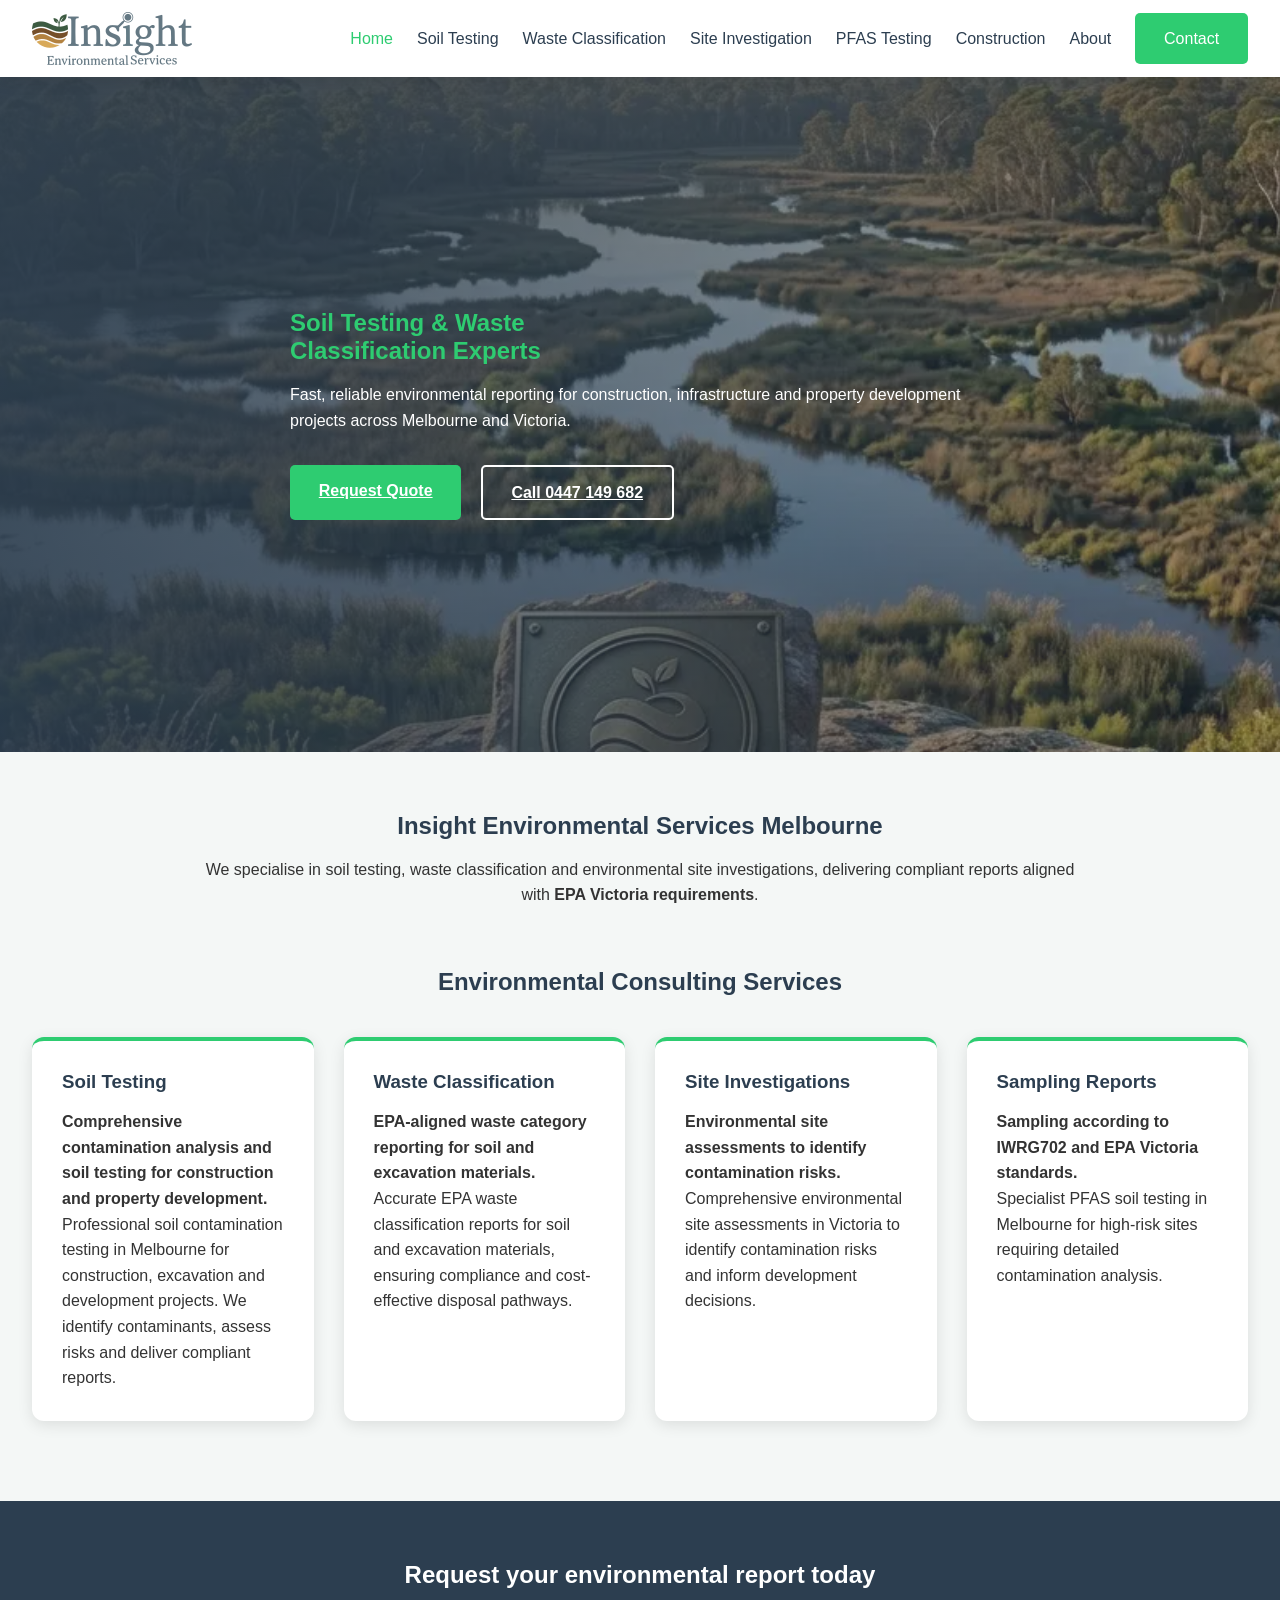
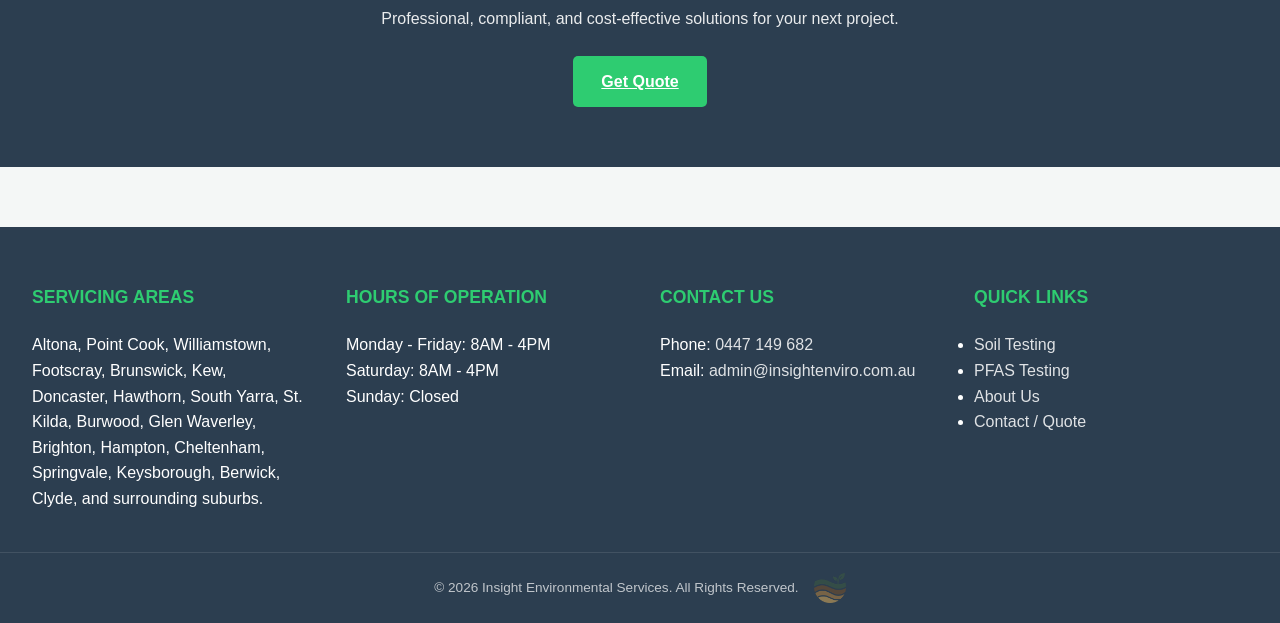
==== index.html @ 94514c77 "Add files via upload" ====
<!DOCTYPE html>
<html lang="en-AU">
<head>
    <meta charset="UTF-8">
    <meta name="viewport" content="width=device-width, initial-scale=1.0">
    
    <title>Soil Testing & Waste Classification Melbourne | Insight Environmental</title>
    <meta name="description" content="Fast, reliable soil testing, waste classification, and environmental reporting in Melbourne. EPA Victoria compliant assessments for construction and development.">
    
    <link rel="icon" type="image/png" sizes="16x15" href="img/Favicon-16x15.png">
    <link rel="stylesheet" href="css/style.css">
    
    <script type="application/ld+json">
    {
      "@context": "https://schema.org/",
      "@type": "LocalBusiness",
      "name": "Insight Environmental Services",
      "description": "Experts in soil testing, waste classification and environmental site investigations in Melbourne.",
      "url": "https://insightenviro.com.au",
      "telephone": "0447149682",
      "address": {
        "@type": "PostalAddress",
        "addressLocality": "Melbourne",
        "addressRegion": "VIC",
        "addressCountry": "AU"
      }
    }
    </script>
</head>
<body>

<header>
    <nav class="container">
        <div class="logo-wrapper">
            <a href="index.html" class="logo-link">
                <img src="img/MobileRectangleLogo160x53.png" alt="Insight Environmental Logo" class="header-logo">
            </a>
        </div>

        <button class="menu-toggle" aria-label="Toggle navigation" id="mobile-menu">
            <span class="bar"></span>
            <span class="bar"></span>
            <span class="bar"></span>
        </button>

        <ul class="nav-links">
            <li><a href="index.html" class="active">Home</a></li>
            <li><a href="soil-testing.html">Soil Testing</a></li>
            <li><a href="waste-classification.html" >Waste Classification</a></li>
            <li><a href="site-investigation.html">Site Investigation</a></li>
            <li><a href="pfas-testing.html">PFAS Testing</a></li>
            <li><a href="construction-clients.html">Construction</a></li>
            <li><a href="about.html">About</a></li>
            <li><a href="contact.html" class="btn-primary">Contact</a></li>
        </ul>
    </nav>
</header>

    <main>
<section class="hero">
    <div class="hero-parallax" style="background-image: url('img/soil-testing-Insight-Environmental-Services-Melbourne.webp');"></div>
    <div class="hero-overlay"></div>
    
    <div class="container">
        <div class="hero-content">
            <h1><span>Soil Testing & Waste <br>Classification Experts</span></h1>
            <p>Fast, reliable environmental reporting for construction, infrastructure and property development projects across Melbourne and Victoria.</p>
            <div class="cta-group">
                <a href="contact.html" class="btn-primary">Request Quote</a>
                <a href="tel:0447149682" class="btn-outline">Call 0447 149 682</a>
            </div>
        </div>
    </div>
</section>

        <section class="intro-text container section-padding" style="padding: 60px 2rem; text-align: center;">
            <div style="max-width: 900px; margin: 0 auto;">
                <h2>Insight Environmental Services Melbourne</h2>
                <p>We specialise in soil testing, waste classification and environmental site investigations, delivering compliant reports aligned with <strong>EPA Victoria requirements</strong>.</p>
            </div>
        </section>

        <section class="services-grid container" style="padding-bottom: 80px;">
            <h2 style="text-align: center; margin-bottom: 40px;">Environmental Consulting Services</h2>
            <div style="display: grid; grid-template-columns: repeat(auto-fit, minmax(280px, 1fr)); gap: 30px;">
                
                <div class="service-card" style="background: white; padding: 30px; border-radius: 12px; box-shadow: var(--shadow); border-top: 4px solid var(--primary-color);">
                    <h3>Soil Testing</h3>
                    <p><strong>Comprehensive contamination analysis and soil testing for construction and property development.</strong></p>
                    <p>Professional soil contamination testing in Melbourne for construction, excavation and development projects. We identify contaminants, assess risks and deliver compliant reports.</p>
                </div>

                <div class="service-card" style="background: white; padding: 30px; border-radius: 12px; box-shadow: var(--shadow); border-top: 4px solid var(--primary-color);">
                    <h3>Waste Classification</h3>
                    <p><strong>EPA-aligned waste category reporting for soil and excavation materials.</strong></p>
                    <p>Accurate EPA waste classification reports for soil and excavation materials, ensuring compliance and cost-effective disposal pathways.</p>
                </div>

                <div class="service-card" style="background: white; padding: 30px; border-radius: 12px; box-shadow: var(--shadow); border-top: 4px solid var(--primary-color);">
                    <h3>Site Investigations</h3>
                    <p><strong>Environmental site assessments to identify contamination risks.</strong></p>
                    <p>Comprehensive environmental site assessments in Victoria to identify contamination risks and inform development decisions.</p>
                </div>

                <div class="service-card" style="background: white; padding: 30px; border-radius: 12px; box-shadow: var(--shadow); border-top: 4px solid var(--primary-color);">
                    <h3>Sampling Reports</h3>
                    <p><strong>Sampling according to IWRG702 and EPA Victoria standards.</strong></p>
                    <p>Specialist PFAS soil testing in Melbourne for high-risk sites requiring detailed contamination analysis.</p>
                </div>

            </div>
        </section>

        <section style="background-color: var(--secondary-color); color: white; padding: 60px 0; text-align: center;">
            <div class="container">
                <h2 style="color: white;">Request your environmental report today</h2>
                <p style="margin-bottom: 25px; opacity: 0.9;">Professional, compliant, and cost-effective solutions for your next project.</p>
                <a href="contact.html" class="btn-primary">Get Quote</a>
            </div>
        </section>
    </main>

 <footer class="main-footer">
        <div class="container footer-grid">
            <div class="footer-col">
                <h3>Servicing Areas</h3>
                <p class="area-list">
                    Altona, Point Cook, Williamstown, Footscray, Brunswick, Kew, Doncaster, 
                    Hawthorn, South Yarra, St. Kilda, Burwood, Glen Waverley, Brighton, 
                    Hampton, Cheltenham, Springvale, Keysborough, Berwick, Clyde, 
                    and surrounding suburbs.
                </p>
            </div>
            <div class="footer-col">
                <h3>Hours of Operation</h3>
                <p>Monday - Friday: 8AM - 4PM</p>
                <p>Saturday: 8AM - 4PM</p>
                <p>Sunday: Closed</p>
            </div>
            <div class="footer-col">
                <h3>Contact Us</h3>
                <p>Phone: <a href="tel:0447149682">0447 149 682</a></p>
                <p>Email: <a href="mailto:admin@insightenviro.com.au">admin@insightenviro.com.au</a></p>
            </div>
            <div class="footer-col">
                <h3>Quick Links</h3>
                <ul class="footer-links">
                    <li><a href="soil-testing.html">Soil Testing</a></li>
                    <li><a href="pfas-testing.html">PFAS Testing</a></li>
                    <li><a href="about.html">About Us</a></li>
                    <li><a href="contact.html">Contact / Quote</a></li>
                </ul>
            </div>
        </div>
<div class="footer-bottom">
    <div class="container footer-legal" style="display: flex; align-items: center; justify-content: center; gap: 15px; flex-wrap: wrap;">
        <p>&copy; <script>document.write( new Date().getUTCFullYear() );</script> Insight Environmental Services. All Rights Reserved.</p>
        <img src="img/Mobile-SquareLogo-60x56.png" alt="Insight Square Logo" style="height: 30px; width: auto; opacity: 0.8;">
    </div>
</div>
		
    </footer>

    <script src="js/main.js"></script>
</body>
</html>
---- css/style.css ----
/* --- 1. Global Variables & Resets --- */
:root {
    --primary-color: #2ecc71;    /* Environmental Green */
    --primary-hover: #27ae60;
    --secondary-color: #2c3e50;  /* Deep Navy/Charcoal */
    --text-dark: #333333;
    --text-light: #ffffff;
    --bg-light: #f4f7f6;
    --accent-gray: #e0e0e0;
    --error-red: #e74c3c;
    --transition: all 0.3s ease;
    --shadow: 0 4px 15px rgba(0, 0, 0, 0.1);
}

* {
    margin: 0;
    padding: 0;
    box-sizing: border-box;
    font-family: 'Inter', -apple-system, BlinkMacSystemFont, 'Segoe UI', Roboto, sans-serif;
}

body {
    line-height: 1.6;
    color: var(--text-dark);
    background-color: var(--bg-light);
    overflow-x: hidden;
    scroll-behavior: smooth;
}

.container {
    max-width: 1600px;
    margin: 0 auto;
    padding: 0 2rem;
}

/* --- 2. Typography --- */
h1, h2, h3, h4 {
    color: var(--secondary-color);
    line-height: 1.2;
    margin-bottom: 1rem;
}

h1 span { color: var(--primary-color); }

/* --- 3. Header & Navigation --- */
header {
    background: var(--text-light);
    box-shadow: var(--shadow);
    padding: 0.75rem 0;
    position: sticky;
    top: 0;
    z-index: 1000;
}

nav.container {
    display: flex;
    justify-content: space-between;
    align-items: center;
}

.logo-wrapper {
    display: flex;
    align-items: center;
}

.logo-link {
    display: flex;
    align-items: center;
    text-decoration: none;
    gap: 12px;
}

.header-logo {
    width: 160px;
    height: 53px;
    object-fit: contain;
    display: block;
}

.logo {
    font-size: 1.5rem;
    font-weight: 800;
    color: var(--secondary-color);
    text-transform: uppercase;
    letter-spacing: 1px;
    margin-bottom: 0;
    white-space: nowrap;
}

.logo span { color: var(--primary-color); }

.nav-links {
    display: flex;
    list-style: none;
    gap: 1.5rem;
    align-items: center;
}

.nav-links a {
    text-decoration: none;
    color: var(--secondary-color);
    font-weight: 500;
    transition: var(--transition);
}

.nav-links a:hover, .nav-links a.active {
    color: var(--primary-color);
}

/* Hamburger Toggle */
.menu-toggle {
    display: none;
    flex-direction: column;
    cursor: pointer;
    background: none;
    border: none;
    gap: 5px;
    padding: 5px;
}

.bar {
    width: 25px;
    height: 3px;
    background-color: var(--secondary-color);
    transition: var(--transition);
}

/* --- 4. Buttons --- */
.btn-primary {
    background: var(--primary-color);
    color: white !important;
    padding: 0.8rem 1.8rem;
    border-radius: 5px;
    font-weight: 600;
    border: none;
    cursor: pointer;
    display: inline-block;
    transition: var(--transition);
}

.btn-primary:hover {
    background: var(--primary-hover);
    transform: translateY(-2px);
    box-shadow: 0 4px 10px rgba(46, 204, 113, 0.3);
}

.btn-outline {
    background: transparent;
    border: 2px solid var(--text-light);
    color: var(--text-light);
    padding: 0.8rem 1.8rem;
    border-radius: 5px;
    font-weight: 600;
    transition: var(--transition);
}

.btn-outline:hover {
    background: var(--text-light);
    color: var(--secondary-color);
}

/* --- 5. Hero Section (Dynamic Image Setup) --- */
.hero {
    position: relative;
    min-height: 75vh;
    display: flex;
    align-items: center;
    overflow: hidden;
    color: var(--text-light);
}

.hero-parallax {
    position: absolute;
    top: 0;
    left: 0;
    width: 100%;
    height: 100%;
    /* Image path is defined in HTML style="background-image: url(...)" */
    background-size: cover;
    background-position: center;
    background-repeat: no-repeat;
    background-attachment: fixed; /* Parallax effect */
    z-index: -2;
}

.hero-overlay {
    position: absolute;
    top: 0;
    left: 0;
    width: 100%;
    height: 100%;
    /* Dark gradient for text legibility */
    background: linear-gradient(to right, rgba(44, 62, 80, 0.9), rgba(44, 62, 80, 0.4));
    z-index: -1;
}

.hero-content {
    max-width: 700px;
    animation: fadeInUp 0.8s ease-out;
}

.cta-group {
    display: flex;
    gap: 1.2rem;
    margin-top: 2rem;
}
/* Added these styles for the new profile picture layouts */
.consultant-img-placeholder {
    width: 100%;
    height: 400px;
    background-color: #f0f0f0;
    border-radius: 12px;
    display: flex;
    align-items: center;
    justify-content: center;
    border: 2px dashed var(--accent-gray);
    color: var(--secondary-color);
}

.profile-card {
    display: flex;
    align-items: center;
    gap: 20px;
    background: white;
    padding: 20px;
    border-radius: 10px;
    box-shadow: var(--shadow);
    margin-bottom: 20px;
}

.profile-img {
    width: 80px;
    height: 80px;
    border-radius: 50%;
    object-fit: cover;
    background: var(--accent-gray);
}
/* --- 6. Footer & Branding Alignment --- */
.main-footer {
    background-color: var(--secondary-color);
    color: var(--text-light);
    padding: 60px 0 20px;
    margin-top: 60px;
}

.footer-grid {
    display: grid;
    grid-template-columns: repeat(auto-fit, minmax(240px, 1fr));
    gap: 40px;
}

.footer-col h3 {
    color: var(--primary-color);
    margin-bottom: 1.5rem;
    font-size: 1.1rem;
    text-transform: uppercase;
}

.footer-bottom {
    text-align: center;
    margin-top: 40px;
    padding-top: 20px;
    border-top: 1px solid rgba(255,255,255,0.1);
		
}

.footer-legal {
    display: flex;
    align-items: center;
    justify-content: center;
    gap: 15px;
    flex-wrap: wrap;
    font-size: 0.85rem;
    opacity: 0.7;
}

.footer-logo-img {
    height: 30px;
    width: auto;
    opacity: 0.8;
}
/* --- Footer Link Styling --- */

/* 1. Set default state to white */
.footer-col a, 
.footer-links li a {
    color: var(--text-light) !important; /* Forces white */
    text-decoration: none;
    transition: var(--transition);
    opacity: 0.85; /* Slightly muted for a professional look */
}

/* 2. Hover, Active (Click), and Visited States */
.footer-col a:hover,
.footer-col a:active,
.footer-col a:visited,
.footer-links li a:hover,
.footer-links li a:active,
.footer-links li a:visited {
    color: var(--primary-color) !important; /* #2ecc71 */
    opacity: 1;
}

/* Optional: Add a small underline on hover for better UX */
.footer-links li a:hover {
    text-decoration: underline;
}
/* --- 7. Responsive Design --- */
@media (max-width: 1100px) {
    .menu-toggle { display: flex; z-index: 1001; }
    
    .nav-links {
        position: absolute;
        top: 100%;
        right: -100%;
        flex-direction: column;
        background: white;
        width: 100%;
        padding: 2.5rem;
        box-shadow: 0 10px 15px rgba(0,0,0,0.05);
        transition: 0.4s cubic-bezier(0.4, 0, 0.2, 1);
        gap: 20px;
    }

    .nav-links.active { right: 0; }

    .menu-toggle.is-active .bar:nth-child(2) { opacity: 0; }
    .menu-toggle.is-active .bar:nth-child(1) { transform: translateY(8px) rotate(45deg); }
    .menu-toggle.is-active .bar:nth-child(3) { transform: translateY(-8px) rotate(-45deg); }
}

@media (max-width: 768px) {
    .hero { min-height: 60vh; text-align: center; }
    .hero-content { margin: 0 auto; }
    .cta-group { justify-content: center; flex-direction: column; }
    
    /* Disable fixed background on mobile for performance/scrolling issues */
    .hero-parallax { background-attachment: scroll; }
    
    .footer-legal { flex-direction: column; gap: 10px; }
}

@media (max-width: 480px) {
    .header-logo { width: 120px; height: auto; }
    .logo { font-size: 1.1rem; }
}

/* --- 8. Animations --- */
@keyframes fadeInUp {
    from { opacity: 0; transform: translateY(30px); }
    to { opacity: 1; transform: translateY(0); }
}
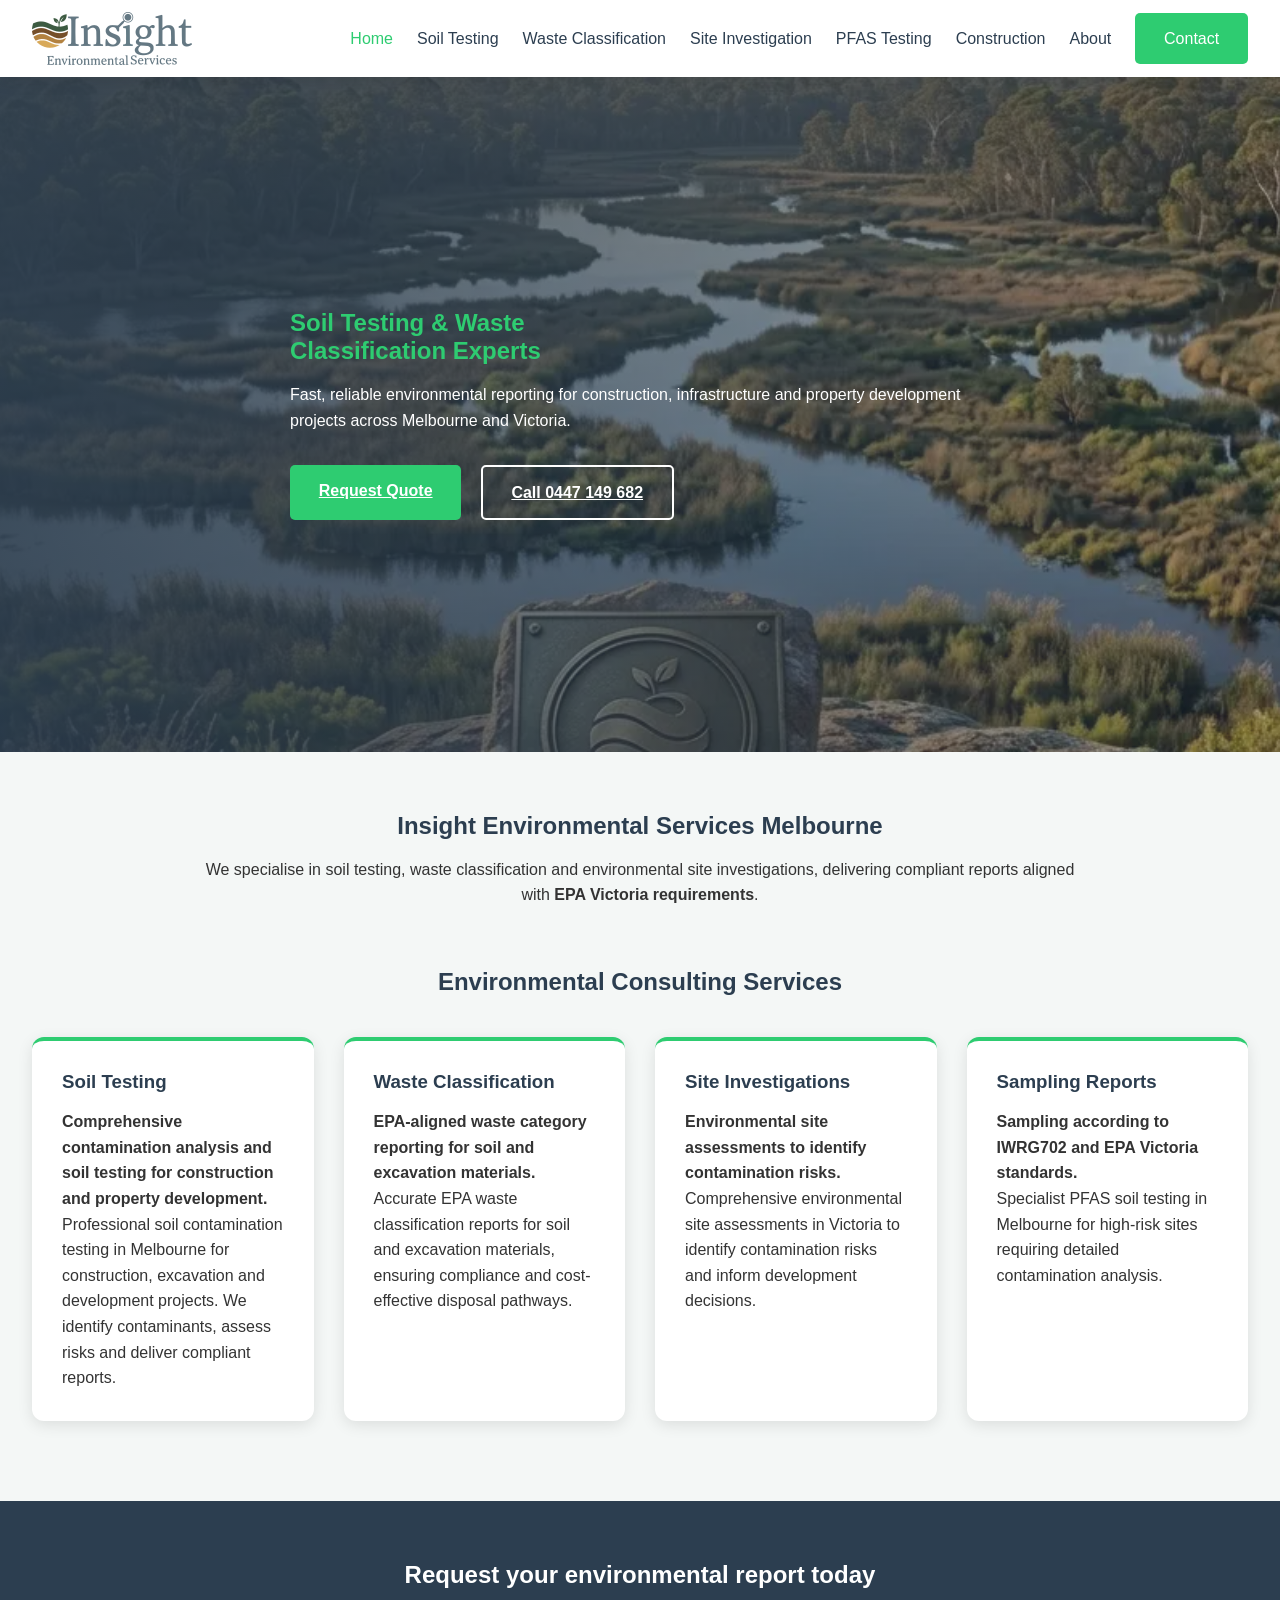
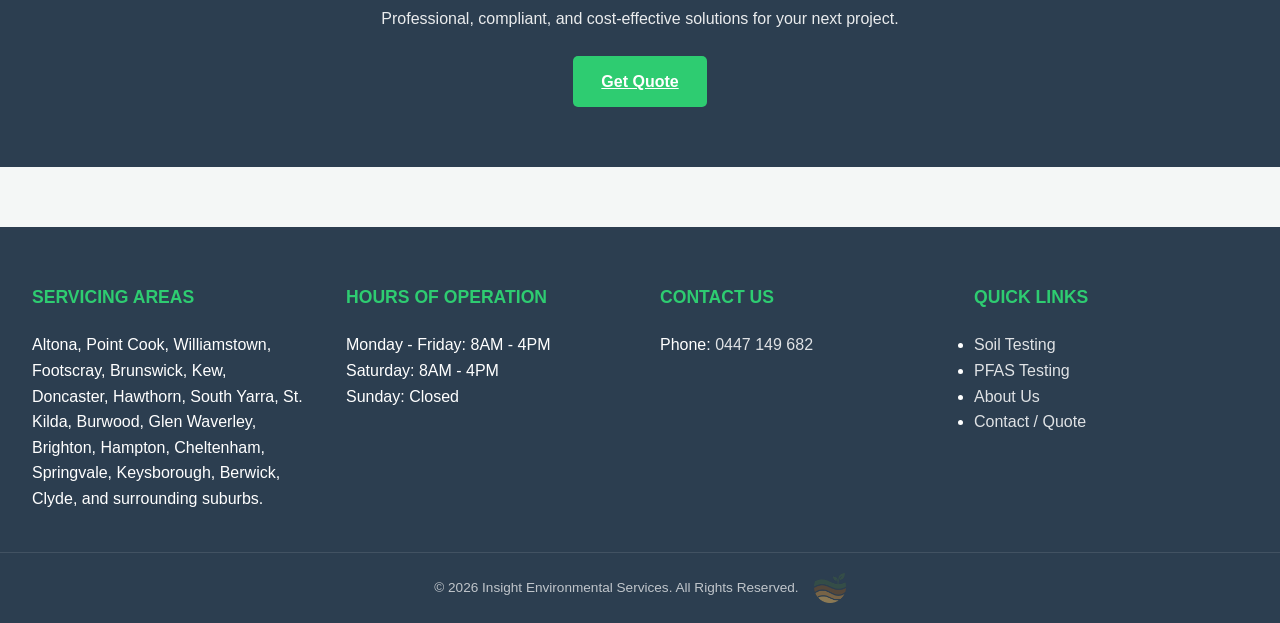
==== commit bf30be73: "Update index.html Remove footer <p>Email: <a href="mailto:admin@insightenviro.com.au">admin@insighte" ====
--- a/index.html
+++ b/index.html
@@ -140,7 +140,6 @@
             <div class="footer-col">
                 <h3>Contact Us</h3>
                 <p>Phone: <a href="tel:0447149682">0447 149 682</a></p>
-                <p>Email: <a href="mailto:admin@insightenviro.com.au">admin@insightenviro.com.au</a></p>
             </div>
             <div class="footer-col">
                 <h3>Quick Links</h3>
@@ -163,4 +162,4 @@
 
     <script src="js/main.js"></script>
 </body>
-</html>+</html>
--- a/css/style.css
+++ b/css/style.css
@@ -88,6 +88,17 @@
 }
 
 .logo span { color: var(--primary-color); }
+/* Honeypot Styling */
+.hp-field {
+    opacity: 0;
+    position: absolute;
+    top: 0;
+    left: 0;
+    height: 0;
+    width: 0;
+    z-index: -1;
+    overflow: hidden;
+}
 
 .nav-links {
     display: flex;
@@ -105,6 +116,15 @@
 
 .nav-links a:hover, .nav-links a.active {
     color: var(--primary-color);
+}
+
+.tier-1-box {
+    background: var(--secondary-color);
+    color: white;
+    margin-top: 60px;
+    padding: 40px;
+    border-radius: 12px;
+    text-align: center;
 }
 
 /* Hamburger Toggle */
@@ -312,7 +332,7 @@
     .nav-links {
         position: absolute;
         top: 100%;
-        right: -100%;
+        right: 100%;
         flex-direction: column;
         background: white;
         width: 100%;
@@ -330,7 +350,7 @@
 }
 
 @media (max-width: 768px) {
-    .hero { min-height: 60vh; text-align: center; }
+    .hero { min-height: 75vh; text-align: center; }
     .hero-content { margin: 0 auto; }
     .cta-group { justify-content: center; flex-direction: column; }
     
@@ -349,4 +369,4 @@
 @keyframes fadeInUp {
     from { opacity: 0; transform: translateY(30px); }
     to { opacity: 1; transform: translateY(0); }
-}+}
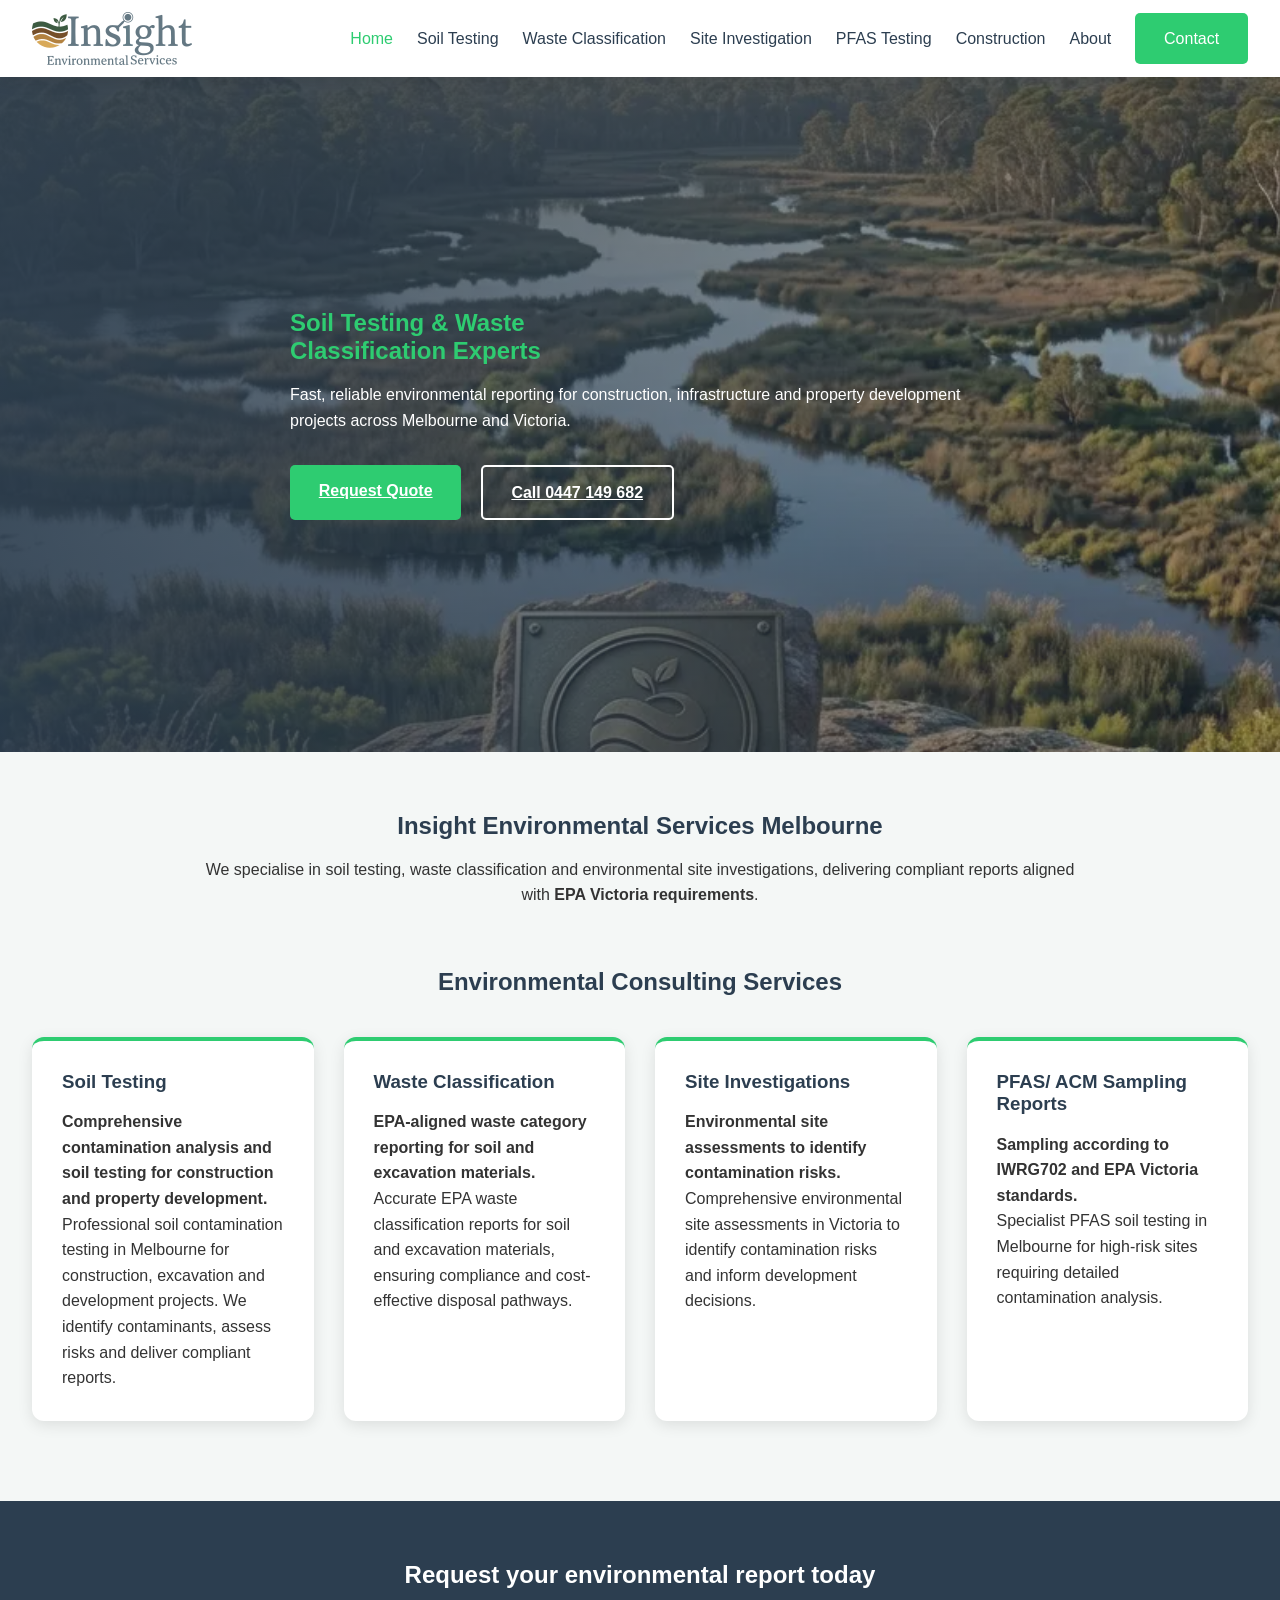
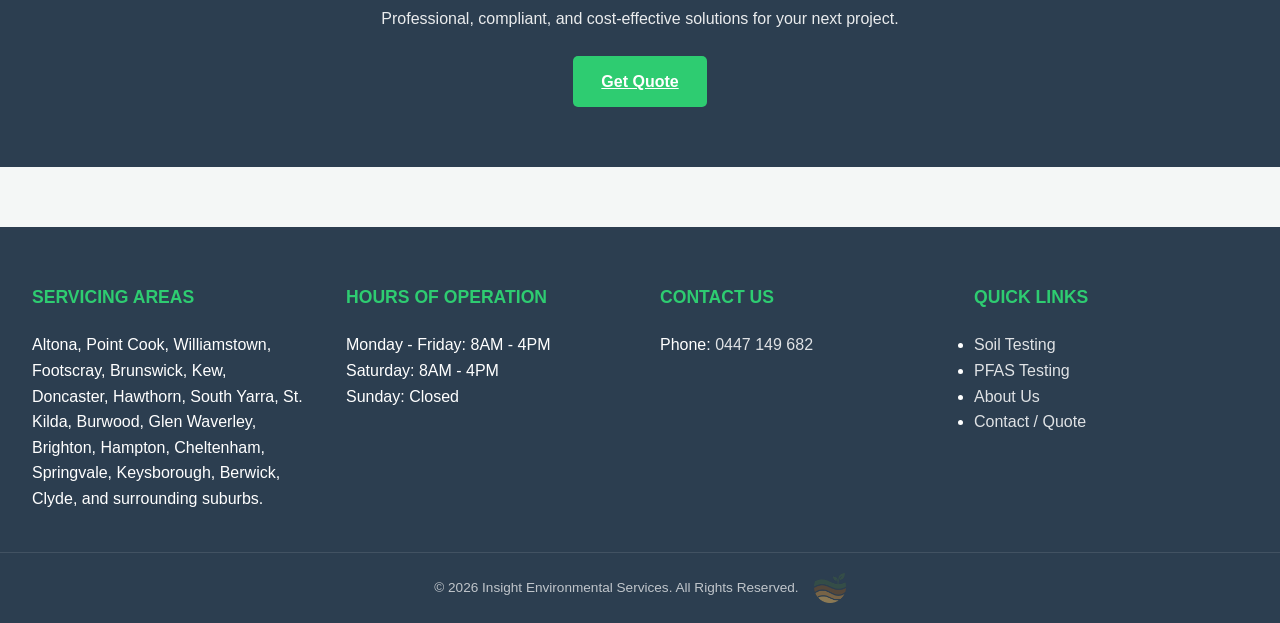
==== commit 8e331328: "Update index.html Added: PFAS/ ACM Sampling Reports to card" ====
--- a/index.html
+++ b/index.html
@@ -103,7 +103,7 @@
                 </div>
 
                 <div class="service-card" style="background: white; padding: 30px; border-radius: 12px; box-shadow: var(--shadow); border-top: 4px solid var(--primary-color);">
-                    <h3>Sampling Reports</h3>
+                    <h3>PFAS/ ACM Sampling Reports</h3>
                     <p><strong>Sampling according to IWRG702 and EPA Victoria standards.</strong></p>
                     <p>Specialist PFAS soil testing in Melbourne for high-risk sites requiring detailed contamination analysis.</p>
                 </div>
